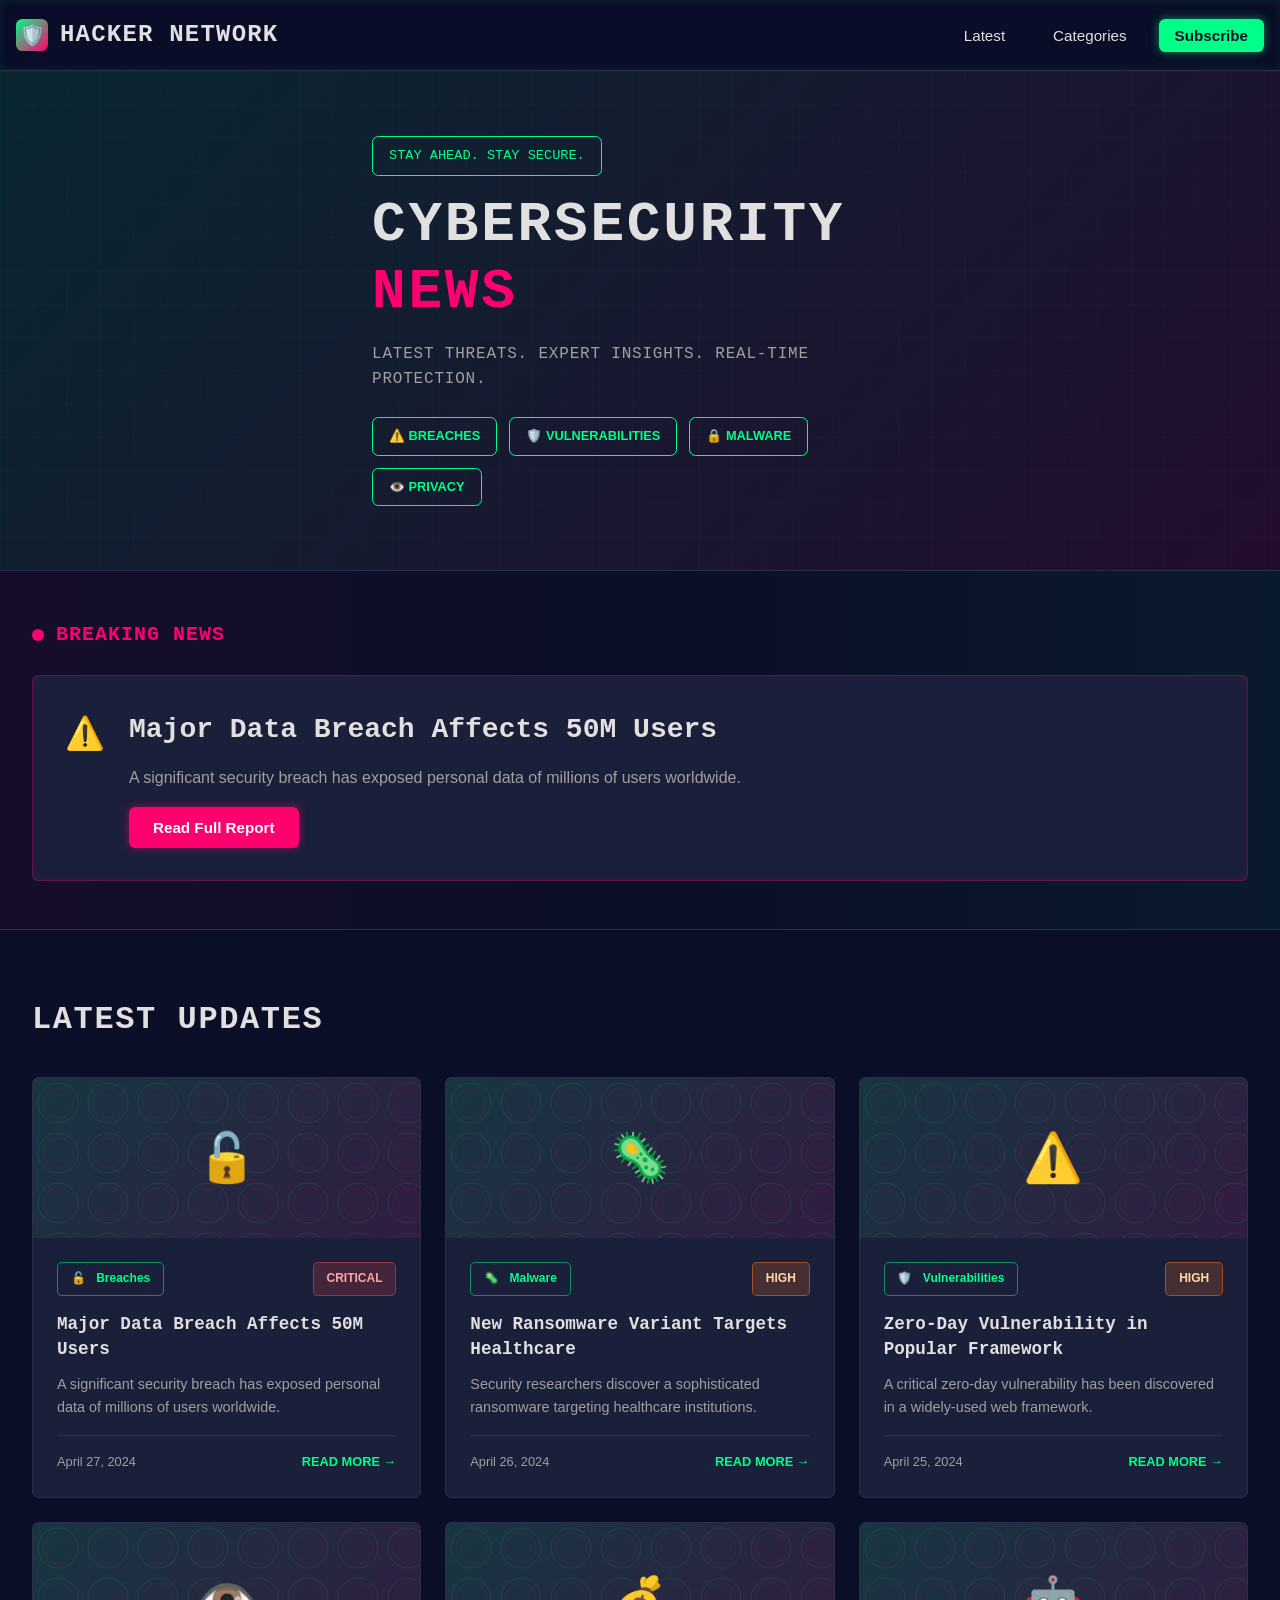
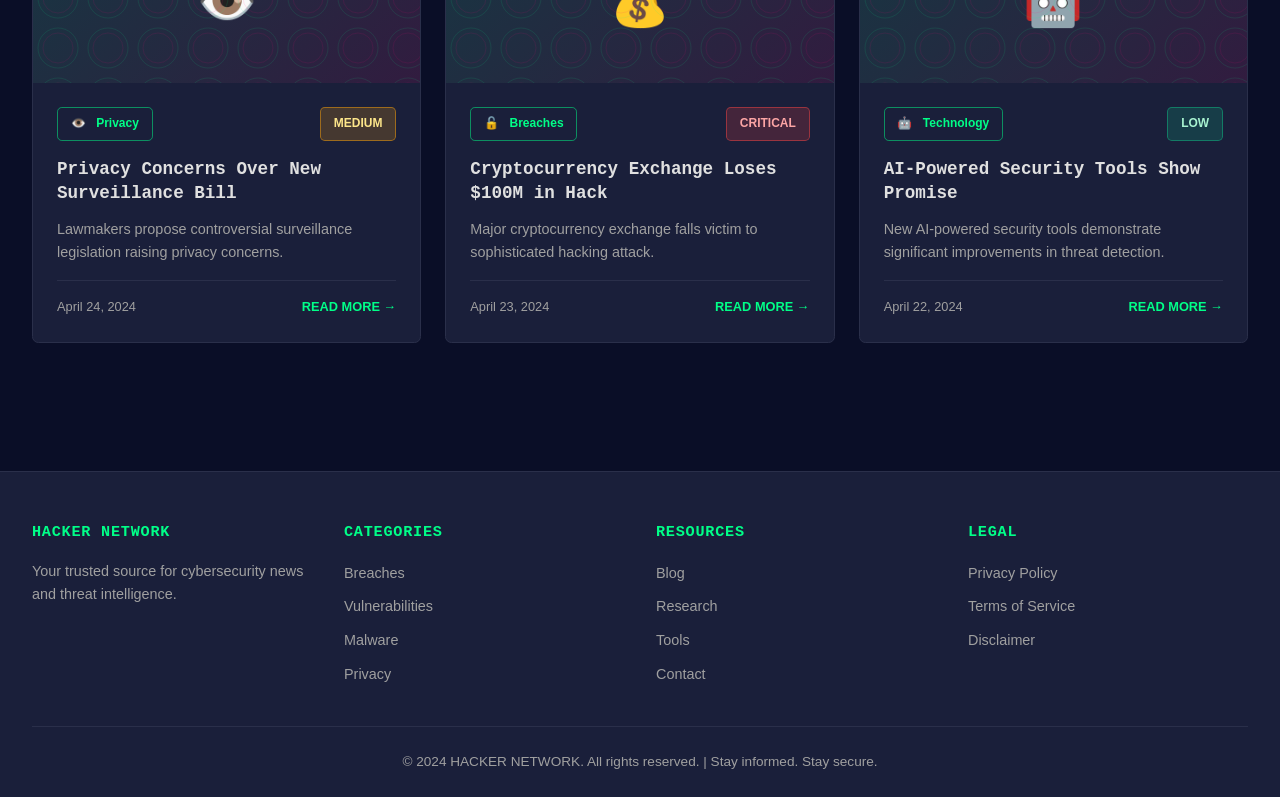
==== index.html @ 276ed024 "Initial HACKER NETWORK vanilla HTML/CSS/JavaScript website" ====
<!DOCTYPE html>
<html lang="en">
<head>
    <meta charset="UTF-8">
    <meta name="viewport" content="width=device-width, initial-scale=1.0">
    <title>HACKER NETWORK - Cybersecurity News</title>
    <link rel="stylesheet" href="styles.css">
</head>
<body>
    <!-- Navigation -->
    <nav class="navbar">
        <div class="nav-container">
            <div class="nav-brand">
                <div class="brand-icon">🛡️</div>
                <h1>HACKER NETWORK</h1>
            </div>
            <div class="nav-menu">
                <button class="nav-btn">Latest</button>
                <button class="nav-btn">Categories</button>
                <button class="nav-btn subscribe-btn">Subscribe</button>
            </div>
        </div>
    </nav>

    <!-- Hero Section -->
    <section class="hero">
        <div class="hero-overlay"></div>
        <div class="hero-content">
            <div class="hero-tag">STAY AHEAD. STAY SECURE.</div>
            <h2 class="hero-title">CYBERSECURITY <span class="text-magenta">NEWS</span></h2>
            <p class="hero-subtitle">LATEST THREATS. EXPERT INSIGHTS. REAL-TIME PROTECTION.</p>
            <div class="category-badges">
                <span class="badge">⚠️ BREACHES</span>
                <span class="badge">🛡️ VULNERABILITIES</span>
                <span class="badge">🔒 MALWARE</span>
                <span class="badge">👁️ PRIVACY</span>
            </div>
        </div>
    </section>

    <!-- Breaking News Section -->
    <section class="breaking-news">
        <div class="container">
            <div class="breaking-header">
                <div class="pulse-dot"></div>
                <h3>BREAKING NEWS</h3>
            </div>
            <div class="breaking-card">
                <div class="breaking-icon">⚠️</div>
                <div class="breaking-content">
                    <h4>Major Data Breach Affects 50M Users</h4>
                    <p>A significant security breach has exposed personal data of millions of users worldwide.</p>
                    <button class="btn-primary" onclick="viewArticle(1)">Read Full Report</button>
                </div>
            </div>
        </div>
    </section>

    <!-- News Feed Section -->
    <section class="news-feed">
        <div class="container">
            <h3 class="section-title">LATEST UPDATES</h3>
            <div class="news-grid" id="newsGrid">
                <!-- News cards will be generated by JavaScript -->
            </div>
        </div>
    </section>

    <!-- Footer -->
    <footer class="footer">
        <div class="container">
            <div class="footer-grid">
                <div class="footer-col">
                    <h5>HACKER NETWORK</h5>
                    <p>Your trusted source for cybersecurity news and threat intelligence.</p>
                </div>
                <div class="footer-col">
                    <h5>CATEGORIES</h5>
                    <ul>
                        <li><a href="#breaches">Breaches</a></li>
                        <li><a href="#vulnerabilities">Vulnerabilities</a></li>
                        <li><a href="#malware">Malware</a></li>
                        <li><a href="#privacy">Privacy</a></li>
                    </ul>
                </div>
                <div class="footer-col">
                    <h5>RESOURCES</h5>
                    <ul>
                        <li><a href="#blog">Blog</a></li>
                        <li><a href="#research">Research</a></li>
                        <li><a href="#tools">Tools</a></li>
                        <li><a href="#contact">Contact</a></li>
                    </ul>
                </div>
                <div class="footer-col">
                    <h5>LEGAL</h5>
                    <ul>
                        <li><a href="#privacy-policy">Privacy Policy</a></li>
                        <li><a href="#terms">Terms of Service</a></li>
                        <li><a href="#disclaimer">Disclaimer</a></li>
                    </ul>
                </div>
            </div>
            <div class="footer-bottom">
                <p>© 2024 HACKER NETWORK. All rights reserved. | Stay informed. Stay secure.</p>
            </div>
        </div>
    </footer>

    <!-- Article Modal -->
    <div id="articleModal" class="modal">
        <div class="modal-content">
            <button class="modal-close" onclick="closeArticle()">&times;</button>
            <div id="articleContent"></div>
        </div>
    </div>

    <script src="script.js"></script>
</body>
</html>
---- styles.css ----
/* ============================================
   HACKER NETWORK - Cyberpunk Noir Design
   Cybersecurity News Website
   HTML/CSS/JavaScript Version
   ============================================ */

/* ============ ROOT VARIABLES ============ */
:root {
    --primary-cyan: #00ff88;
    --primary-magenta: #ff006e;
    --dark-bg: #0a0e27;
    --card-bg: #1a1f3a;
    --border-color: #2a2f4a;
    --text-light: #e0e0e0;
    --text-muted: #a0a0a0;
    --threat-critical: #ef4444;
    --threat-high: #f97316;
    --threat-medium: #f59e0b;
    --threat-low: #10b981;
    --transition: all 0.3s ease;
}

/* ============ GLOBAL STYLES ============ */
* {
    margin: 0;
    padding: 0;
    box-sizing: border-box;
}

html {
    scroll-behavior: smooth;
}

body {
    font-family: 'Fira Sans', -apple-system, BlinkMacSystemFont, 'Segoe UI', sans-serif;
    background-color: var(--dark-bg);
    color: var(--text-light);
    line-height: 1.6;
    overflow-x: hidden;
}

/* ============ UTILITY CLASSES ============ */
.container {
    max-width: 1280px;
    margin: 0 auto;
    padding: 0 1rem;
}

@media (min-width: 640px) {
    .container {
        padding: 0 1.5rem;
    }
}

@media (min-width: 1024px) {
    .container {
        padding: 0 2rem;
    }
}

.text-magenta {
    color: var(--primary-magenta);
}

.text-cyan {
    color: var(--primary-cyan);
}

/* Neon glow effect */
.neon-glow {
    box-shadow: 0 0 10px rgba(0, 255, 136, 0.5), 0 0 20px rgba(0, 255, 136, 0.3);
}

.neon-glow-pink {
    box-shadow: 0 0 10px rgba(255, 0, 110, 0.5), 0 0 20px rgba(255, 0, 110, 0.3);
}

.neon-border {
    border: 1px solid rgba(0, 255, 136, 0.3);
    box-shadow: inset 0 0 10px rgba(0, 255, 136, 0.1);
}

.neon-border-pink {
    border: 1px solid rgba(255, 0, 110, 0.3);
    box-shadow: inset 0 0 10px rgba(255, 0, 110, 0.1);
}

/* Scanlines effect */
.scanlines {
    background-image: repeating-linear-gradient(
        0deg,
        rgba(0, 0, 0, 0.15),
        rgba(0, 0, 0, 0.15) 1px,
        transparent 1px,
        transparent 2px
    );
    animation: scanline-animation 8s linear infinite;
}

@keyframes scanline-animation {
    0% {
        background-position: 0 0;
    }
    100% {
        background-position: 0 10px;
    }
}

/* Glitch text effect */
.glitch-text {
    position: relative;
    animation: glitch 2s infinite;
}

@keyframes glitch {
    0% {
        text-shadow: -2px 0 var(--primary-magenta), 2px 0 var(--primary-cyan);
    }
    50% {
        text-shadow: 2px 0 var(--primary-magenta), -2px 0 var(--primary-cyan);
    }
    100% {
        text-shadow: -2px 0 var(--primary-magenta), 2px 0 var(--primary-cyan);
    }
}

/* Pulse animation */
@keyframes pulse {
    0%, 100% {
        opacity: 1;
    }
    50% {
        opacity: 0.5;
    }
}

/* ============ NAVIGATION ============ */
.navbar {
    position: sticky;
    top: 0;
    z-index: 100;
    background-color: rgba(10, 14, 39, 0.95);
    backdrop-filter: blur(10px);
    border-bottom: 1px solid var(--border-color);
    box-shadow: inset 0 0 10px rgba(0, 255, 136, 0.1);
}

.nav-container {
    max-width: 1280px;
    margin: 0 auto;
    padding: 1rem 1rem;
    display: flex;
    align-items: center;
    justify-content: space-between;
}

.nav-brand {
    display: flex;
    align-items: center;
    gap: 0.75rem;
    cursor: pointer;
}

.brand-icon {
    width: 2rem;
    height: 2rem;
    background: linear-gradient(135deg, var(--primary-cyan), var(--primary-magenta));
    border-radius: 0.4rem;
    display: flex;
    align-items: center;
    justify-content: center;
    font-size: 1.25rem;
}

.nav-brand h1 {
    font-family: 'IBM Plex Mono', monospace;
    font-size: 1.5rem;
    font-weight: 700;
    letter-spacing: 0.05em;
    color: var(--text-light);
}

.nav-menu {
    display: flex;
    gap: 1rem;
    align-items: center;
}

.nav-btn {
    background: transparent;
    border: none;
    color: var(--text-light);
    font-size: 0.95rem;
    cursor: pointer;
    padding: 0.5rem 1rem;
    transition: var(--transition);
    font-weight: 500;
}

.nav-btn:hover {
    color: var(--primary-cyan);
    text-shadow: 0 0 10px rgba(0, 255, 136, 0.5);
}

.subscribe-btn {
    background-color: var(--primary-cyan);
    color: var(--dark-bg);
    border-radius: 0.4rem;
    font-weight: 600;
    box-shadow: 0 0 10px rgba(0, 255, 136, 0.5);
}

.subscribe-btn:hover {
    box-shadow: 0 0 20px rgba(0, 255, 136, 0.8);
    transform: scale(1.05);
}

/* ============ HERO SECTION ============ */
.hero {
    position: relative;
    height: 500px;
    display: flex;
    align-items: center;
    justify-content: center;
    overflow: hidden;
    border-bottom: 1px solid var(--border-color);
}

.hero::before {
    content: '';
    position: absolute;
    inset: 0;
    background-image: url('data:image/svg+xml,<svg xmlns="http://www.w3.org/2000/svg" viewBox="0 0 1200 600"><defs><pattern id="grid" width="40" height="40" patternUnits="userSpaceOnUse"><path d="M 40 0 L 0 0 0 40" fill="none" stroke="rgba(0,255,136,0.1)" stroke-width="1"/></pattern></defs><rect width="1200" height="600" fill="rgba(10,14,39,0.8)"/><rect width="1200" height="600" fill="url(%23grid)"/></svg>');
    opacity: 0.5;
    z-index: 1;
}

.hero-overlay {
    position: absolute;
    inset: 0;
    background: linear-gradient(135deg, rgba(0, 255, 136, 0.1) 0%, rgba(255, 0, 110, 0.1) 100%);
    z-index: 2;
}

.hero-content {
    position: relative;
    z-index: 3;
    max-width: 600px;
    padding: 2rem;
}

.hero-tag {
    display: inline-block;
    border: 1px solid var(--primary-cyan);
    color: var(--primary-cyan);
    padding: 0.5rem 1rem;
    border-radius: 0.4rem;
    font-size: 0.85rem;
    font-family: 'IBM Plex Mono', monospace;
    margin-bottom: 1rem;
}

.hero-title {
    font-family: 'IBM Plex Mono', monospace;
    font-size: 3.5rem;
    font-weight: 700;
    letter-spacing: 0.05em;
    line-height: 1.2;
    margin-bottom: 1rem;
    color: var(--text-light);
}

.hero-subtitle {
    font-family: 'IBM Plex Mono', monospace;
    font-size: 1rem;
    color: var(--text-muted);
    margin-bottom: 1.5rem;
    letter-spacing: 0.05em;
}

.category-badges {
    display: flex;
    gap: 0.75rem;
    flex-wrap: wrap;
}

.badge {
    display: inline-block;
    border: 1px solid var(--primary-cyan);
    color: var(--primary-cyan);
    padding: 0.5rem 1rem;
    border-radius: 0.4rem;
    font-size: 0.8rem;
    font-weight: 600;
    transition: var(--transition);
    cursor: pointer;
}

.badge:hover {
    background-color: rgba(0, 255, 136, 0.1);
    box-shadow: 0 0 10px rgba(0, 255, 136, 0.3);
}

/* ============ BREAKING NEWS ============ */
.breaking-news {
    padding: 3rem 0;
    background: linear-gradient(to right, rgba(255, 0, 110, 0.05) 0%, transparent 50%, rgba(0, 255, 136, 0.05) 100%);
    border-bottom: 1px solid var(--border-color);
}

.breaking-header {
    display: flex;
    align-items: center;
    gap: 0.75rem;
    margin-bottom: 1.5rem;
}

.pulse-dot {
    width: 0.75rem;
    height: 0.75rem;
    background-color: var(--primary-magenta);
    border-radius: 50%;
    animation: pulse 1.5s ease-in-out infinite;
}

.breaking-header h3 {
    font-family: 'IBM Plex Mono', monospace;
    font-size: 1.25rem;
    font-weight: 700;
    color: var(--primary-magenta);
    letter-spacing: 0.05em;
}

.breaking-card {
    background-color: var(--card-bg);
    border: 1px solid rgba(255, 0, 110, 0.3);
    border-radius: 0.4rem;
    padding: 2rem;
    display: flex;
    gap: 1.5rem;
    box-shadow: inset 0 0 10px rgba(255, 0, 110, 0.1);
    transition: var(--transition);
}

.breaking-card:hover {
    border-color: var(--primary-magenta);
    box-shadow: 0 0 20px rgba(255, 0, 110, 0.3);
}

.breaking-icon {
    font-size: 2rem;
    flex-shrink: 0;
}

.breaking-content h4 {
    font-family: 'IBM Plex Mono', monospace;
    font-size: 1.75rem;
    font-weight: 700;
    margin-bottom: 0.75rem;
    color: var(--text-light);
}

.breaking-content p {
    color: var(--text-muted);
    margin-bottom: 1rem;
}

/* ============ NEWS FEED ============ */
.news-feed {
    padding: 4rem 0;
}

.section-title {
    font-family: 'IBM Plex Mono', monospace;
    font-size: 2rem;
    font-weight: 700;
    margin-bottom: 2rem;
    letter-spacing: 0.05em;
}

.news-grid {
    display: grid;
    grid-template-columns: repeat(auto-fill, minmax(320px, 1fr));
    gap: 1.5rem;
}

.news-card {
    background-color: var(--card-bg);
    border: 1px solid var(--border-color);
    border-radius: 0.4rem;
    overflow: hidden;
    transition: var(--transition);
    cursor: pointer;
    display: flex;
    flex-direction: column;
    height: 100%;
}

.news-card:hover {
    border-color: var(--primary-cyan);
    box-shadow: 0 0 20px rgba(0, 255, 136, 0.3);
    transform: translateY(-4px);
}

.news-card-image {
    width: 100%;
    height: 160px;
    background: linear-gradient(135deg, rgba(0, 255, 136, 0.1), rgba(255, 0, 110, 0.1));
    display: flex;
    align-items: center;
    justify-content: center;
    font-size: 3rem;
    position: relative;
    overflow: hidden;
}

.news-card-image::before {
    content: '';
    position: absolute;
    inset: 0;
    background-image: url('data:image/svg+xml,<svg xmlns="http://www.w3.org/2000/svg" viewBox="0 0 100 100"><circle cx="50" cy="50" r="40" fill="none" stroke="rgba(0,255,136,0.2)" stroke-width="1"/><circle cx="50" cy="50" r="30" fill="none" stroke="rgba(255,0,110,0.2)" stroke-width="1"/></svg>');
    background-size: 50px 50px;
    animation: drift 20s linear infinite;
}

@keyframes drift {
    0% {
        transform: translate(0, 0);
    }
    100% {
        transform: translate(50px, 50px);
    }
}

.news-card-body {
    padding: 1.5rem;
    flex-grow: 1;
    display: flex;
    flex-direction: column;
}

.news-card-header {
    display: flex;
    align-items: center;
    justify-content: space-between;
    margin-bottom: 1rem;
    gap: 0.5rem;
}

.news-category {
    display: inline-flex;
    align-items: center;
    gap: 0.4rem;
    border: 1px solid rgba(0, 255, 136, 0.5);
    color: var(--primary-cyan);
    padding: 0.4rem 0.8rem;
    border-radius: 0.3rem;
    font-size: 0.75rem;
    font-weight: 600;
}

.threat-badge {
    padding: 0.4rem 0.8rem;
    border-radius: 0.3rem;
    font-size: 0.75rem;
    font-weight: 600;
    border: 1px solid;
}

.threat-critical {
    background-color: rgba(239, 68, 68, 0.2);
    color: #fca5a5;
    border-color: rgba(239, 68, 68, 0.5);
}

.threat-high {
    background-color: rgba(249, 115, 22, 0.2);
    color: #fed7aa;
    border-color: rgba(249, 115, 22, 0.5);
}

.threat-medium {
    background-color: rgba(245, 158, 11, 0.2);
    color: #fde68a;
    border-color: rgba(245, 158, 11, 0.5);
}

.threat-low {
    background-color: rgba(16, 185, 129, 0.2);
    color: #a7f3d0;
    border-color: rgba(16, 185, 129, 0.5);
}

.news-card-title {
    font-family: 'IBM Plex Mono', monospace;
    font-size: 1.1rem;
    font-weight: 700;
    margin-bottom: 0.75rem;
    line-height: 1.4;
    color: var(--text-light);
    transition: var(--transition);
}

.news-card:hover .news-card-title {
    color: var(--primary-cyan);
}

.news-card-excerpt {
    color: var(--text-muted);
    font-size: 0.9rem;
    margin-bottom: 1rem;
    flex-grow: 1;
    display: -webkit-box;
    -webkit-line-clamp: 2;
    -webkit-box-orient: vertical;
    overflow: hidden;
}

.news-card-footer {
    display: flex;
    align-items: center;
    justify-content: space-between;
    font-size: 0.8rem;
    color: var(--text-muted);
    border-top: 1px solid var(--border-color);
    padding-top: 1rem;
}

.read-more {
    color: var(--primary-cyan);
    font-weight: 600;
    transition: var(--transition);
}

.news-card:hover .read-more {
    color: var(--primary-magenta);
}

/* ============ BUTTONS ============ */
.btn-primary {
    background-color: var(--primary-magenta);
    color: white;
    border: none;
    padding: 0.75rem 1.5rem;
    border-radius: 0.4rem;
    font-weight: 600;
    cursor: pointer;
    transition: var(--transition);
    font-size: 0.95rem;
    box-shadow: 0 0 10px rgba(255, 0, 110, 0.5);
}

.btn-primary:hover {
    background-color: #ff1a7f;
    box-shadow: 0 0 20px rgba(255, 0, 110, 0.8);
    transform: scale(1.05);
}

.btn-secondary {
    background-color: var(--primary-cyan);
    color: var(--dark-bg);
    border: none;
    padding: 0.75rem 1.5rem;
    border-radius: 0.4rem;
    font-weight: 600;
    cursor: pointer;
    transition: var(--transition);
    font-size: 0.95rem;
    box-shadow: 0 0 10px rgba(0, 255, 136, 0.5);
}

.btn-secondary:hover {
    background-color: #00ff99;
    box-shadow: 0 0 20px rgba(0, 255, 136, 0.8);
    transform: scale(1.05);
}

/* ============ FOOTER ============ */
.footer {
    background-color: var(--card-bg);
    border-top: 1px solid var(--border-color);
    padding: 3rem 0 1.5rem;
    margin-top: 4rem;
}

.footer-grid {
    display: grid;
    grid-template-columns: repeat(auto-fit, minmax(200px, 1fr));
    gap: 2rem;
    margin-bottom: 2rem;
}

.footer-col h5 {
    font-family: 'IBM Plex Mono', monospace;
    font-size: 0.95rem;
    font-weight: 700;
    color: var(--primary-cyan);
    margin-bottom: 1rem;
    letter-spacing: 0.05em;
}

.footer-col p {
    color: var(--text-muted);
    font-size: 0.9rem;
    line-height: 1.6;
}

.footer-col ul {
    list-style: none;
}

.footer-col ul li {
    margin-bottom: 0.5rem;
}

.footer-col ul li a {
    color: var(--text-muted);
    text-decoration: none;
    transition: var(--transition);
    font-size: 0.9rem;
}

.footer-col ul li a:hover {
    color: var(--primary-cyan);
}

.footer-bottom {
    border-top: 1px solid var(--border-color);
    padding-top: 1.5rem;
    text-align: center;
    color: var(--text-muted);
    font-size: 0.85rem;
}

/* ============ MODAL ============ */
.modal {
    display: none;
    position: fixed;
    z-index: 1000;
    left: 0;
    top: 0;
    width: 100%;
    height: 100%;
    background-color: rgba(0, 0, 0, 0.8);
    backdrop-filter: blur(5px);
    animation: fadeIn 0.3s ease;
}

@keyframes fadeIn {
    from {
        opacity: 0;
    }
    to {
        opacity: 1;
    }
}

.modal.active {
    display: flex;
    align-items: center;
    justify-content: center;
}

.modal-content {
    background-color: var(--card-bg);
    border: 1px solid var(--border-color);
    border-radius: 0.4rem;
    padding: 2rem;
    max-width: 800px;
    max-height: 90vh;
    overflow-y: auto;
    position: relative;
    animation: slideIn 0.3s ease;
}

@keyframes slideIn {
    from {
        transform: translateY(-50px);
        opacity: 0;
    }
    to {
        transform: translateY(0);
        opacity: 1;
    }
}

.modal-close {
    position: absolute;
    top: 1rem;
    right: 1rem;
    background: none;
    border: none;
    color: var(--text-light);
    font-size: 2rem;
    cursor: pointer;
    transition: var(--transition);
}

.modal-close:hover {
    color: var(--primary-magenta);
    transform: rotate(90deg);
}

/* ============ ARTICLE DETAIL ============ */
.article-header {
    margin-bottom: 2rem;
}

.article-badges {
    display: flex;
    gap: 0.75rem;
    margin-bottom: 1rem;
    flex-wrap: wrap;
}

.article-title {
    font-family: 'IBM Plex Mono', monospace;
    font-size: 2.5rem;
    font-weight: 700;
    margin-bottom: 1rem;
    line-height: 1.3;
    color: var(--text-light);
}

.article-meta {
    display: flex;
    gap: 1rem;
    color: var(--text-muted);
    font-size: 0.9rem;
    border-bottom: 1px solid var(--border-color);
    padding-bottom: 1rem;
    margin-bottom: 1.5rem;
}

.article-meta span {
    display: flex;
    align-items: center;
    gap: 0.25rem;
}

.article-body {
    color: var(--text-light);
    line-height: 1.8;
}

.article-body p {
    margin-bottom: 1.5rem;
    color: var(--text-light);
}

.article-body h3 {
    font-family: 'IBM Plex Mono', monospace;
    font-size: 1.3rem;
    font-weight: 700;
    margin-top: 1.5rem;
    margin-bottom: 1rem;
    color: var(--primary-cyan);
}

.alert-critical {
    background-color: rgba(239, 68, 68, 0.1);
    border: 1px solid rgba(239, 68, 68, 0.5);
    border-radius: 0.4rem;
    padding: 1rem;
    margin-bottom: 1.5rem;
    display: flex;
    gap: 1rem;
}

.alert-critical-icon {
    font-size: 1.5rem;
    flex-shrink: 0;
}

.alert-critical-content h3 {
    color: #fca5a5;
    margin: 0 0 0.5rem 0;
    font-size: 1rem;
}

.alert-critical-content p {
    color: #fca5a5;
    margin: 0;
    font-size: 0.9rem;
}

/* ============ RESPONSIVE ============ */
@media (max-width: 768px) {
    .nav-menu {
        gap: 0.5rem;
    }

    .nav-btn {
        padding: 0.4rem 0.8rem;
        font-size: 0.85rem;
    }

    .hero-title {
        font-size: 2.5rem;
    }

    .hero-subtitle {
        font-size: 0.9rem;
    }

    .category-badges {
        gap: 0.5rem;
    }

    .badge {
        padding: 0.4rem 0.7rem;
        font-size: 0.7rem;
    }

    .breaking-card {
        flex-direction: column;
        padding: 1.5rem;
    }

    .news-grid {
        grid-template-columns: 1fr;
    }

    .article-title {
        font-size: 1.8rem;
    }

    .modal-content {
        margin: 1rem;
        max-height: 95vh;
    }
}

@media (max-width: 480px) {
    .nav-brand h1 {
        font-size: 1.2rem;
    }

    .hero {
        height: 400px;
    }

    .hero-title {
        font-size: 2rem;
    }

    .section-title {
        font-size: 1.5rem;
    }

    .footer-grid {
        grid-template-columns: 1fr;
        gap: 1.5rem;
    }
}
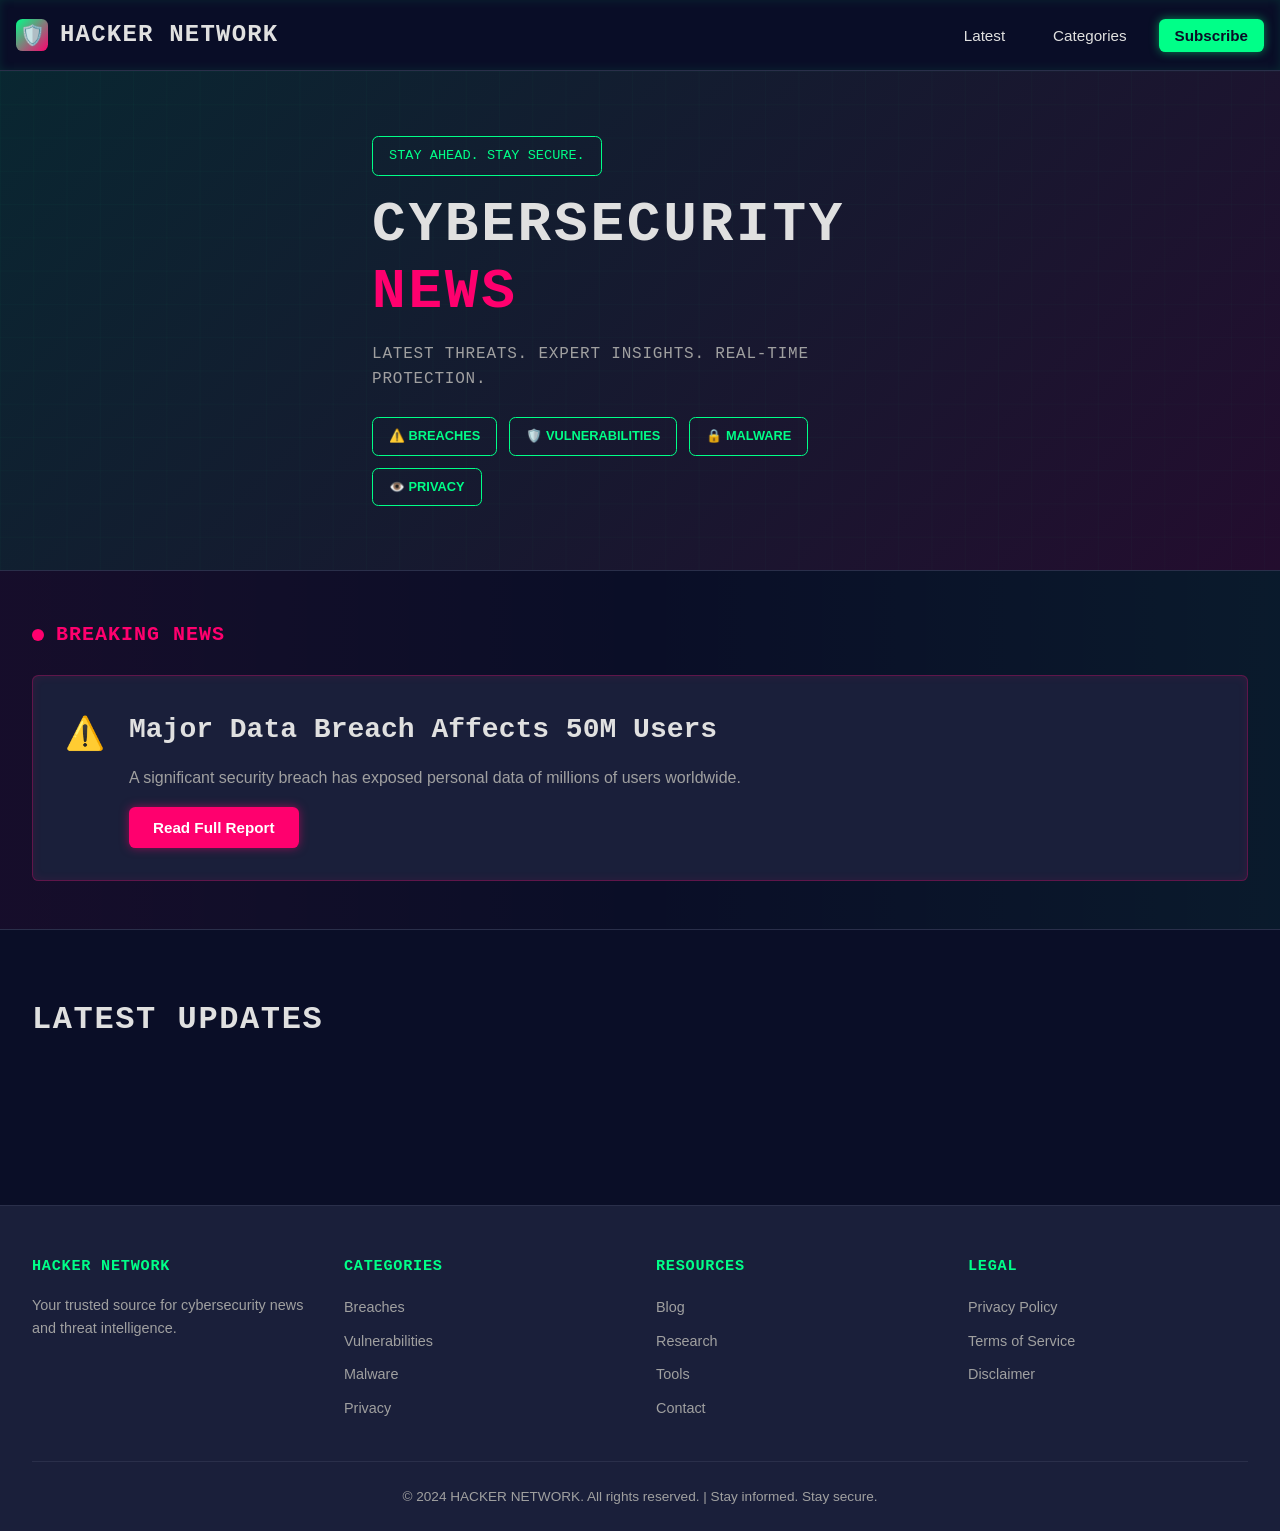
==== commit 19fe6b9e: "Add 100+ cybersecurity news articles to database" ====
--- a/index.html
+++ b/index.html
@@ -115,6 +115,7 @@
         </div>
     </div>
 
+    <script src="news-data.js"></script>
     <script src="script.js"></script>
 </body>
 </html>
